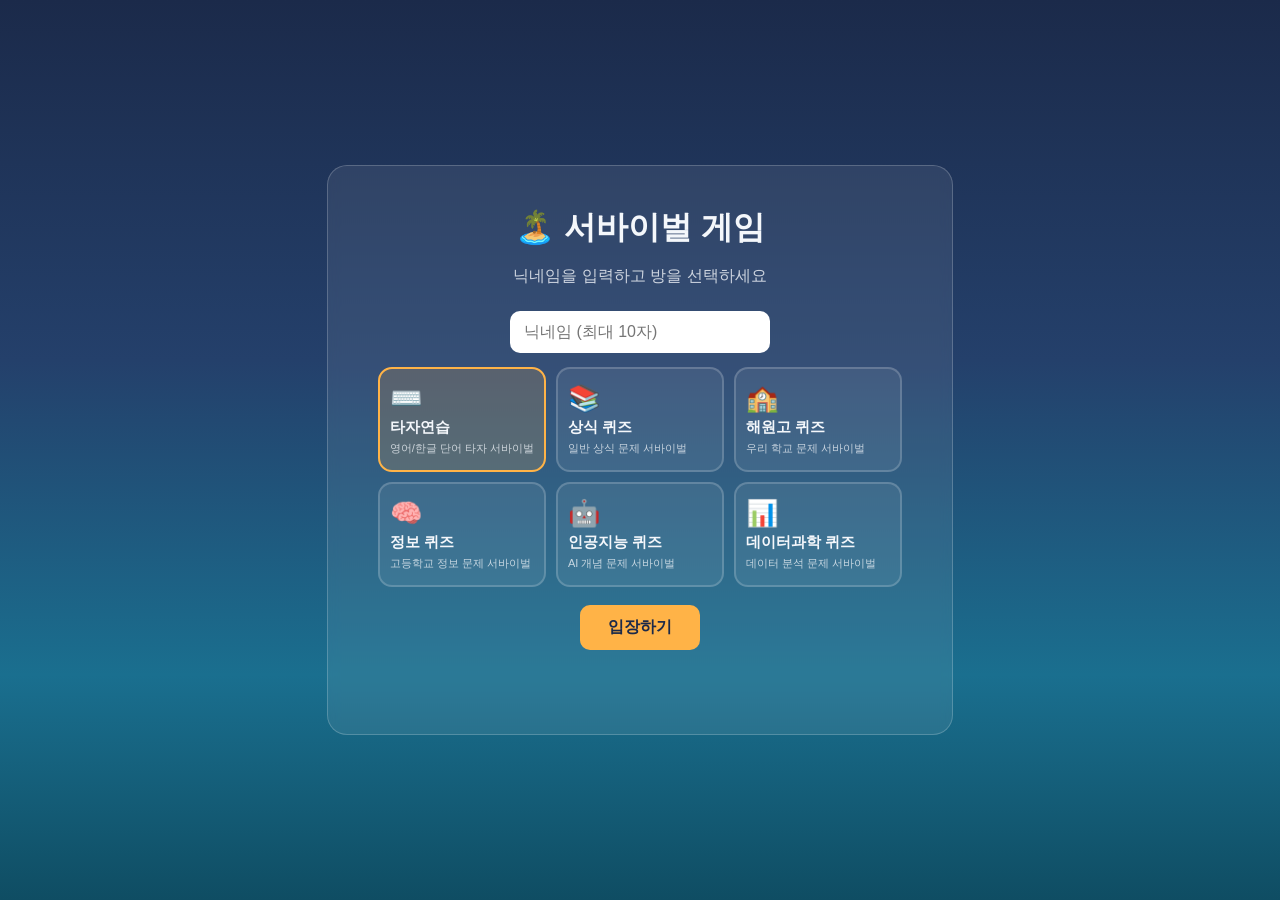
==== venice-typing-game/public/index.html @ e584a578 "Add files via upload" ====
<!DOCTYPE html>
<html lang="ko">
<head>
<meta charset="UTF-8" />
<meta name="viewport" content="width=device-width, initial-scale=1.0" />
<title>타자 서바이벌 - 베네치아</title>
<link rel="stylesheet" href="style.css" />
</head>
<body>

  <!-- 로그인 -->
  <section id="screen-login" class="screen active">
    <div class="login-box">
      <h1>🏝️ 서바이벌 게임</h1>
      <p class="subtitle">닉네임을 입력하고 방을 선택하세요</p>
      <input id="nickname-input" maxlength="10" placeholder="닉네임 (최대 10자)" autocomplete="off" />

      <div class="room-select">
        <button class="room-btn selected" id="room-btn-typing" data-room="typing">
          <span class="room-emoji">⌨️</span>
          <span class="room-name">타자연습</span>
          <span class="room-desc">영어/한글 단어 타자 서바이벌</span>
        </button>
        <button class="room-btn" id="room-btn-common" data-room="common">
          <span class="room-emoji">📚</span>
          <span class="room-name">상식 퀴즈</span>
          <span class="room-desc">일반 상식 문제 서바이벌</span>
        </button>
        <button class="room-btn" id="room-btn-haewon" data-room="haewon">
          <span class="room-emoji">🏫</span>
          <span class="room-name">해원고 퀴즈</span>
          <span class="room-desc">우리 학교 문제 서바이벌</span>
        </button>
        <button class="room-btn" id="room-btn-quiz" data-room="quiz">
          <span class="room-emoji">🧠</span>
          <span class="room-name">정보 퀴즈</span>
          <span class="room-desc">고등학교 정보 문제 서바이벌</span>
        </button>
        <button class="room-btn" id="room-btn-ai" data-room="ai">
          <span class="room-emoji">🤖</span>
          <span class="room-name">인공지능 퀴즈</span>
          <span class="room-desc">AI 개념 문제 서바이벌</span>
        </button>
        <button class="room-btn" id="room-btn-datascience" data-room="datascience">
          <span class="room-emoji">📊</span>
          <span class="room-name">데이터과학 퀴즈</span>
          <span class="room-desc">데이터 분석 문제 서바이벌</span>
        </button>
      </div>

      <button id="btn-join">입장하기</button>
      <p id="login-error" class="error-msg"></p>
    </div>
  </section>

  <!-- 대기실 -->
  <section id="screen-waiting" class="screen">
    <button id="btn-back-to-login" class="back-button">← 처음으로</button>
    <div class="waiting-header">
      <h2><span id="waiting-room-label"></span> 대기실 <span id="waiting-count">(0/35)</span></h2>
      <div id="lang-select" class="lang-select hidden">
        <span class="lang-select-label">단어 언어:</span>
        <button class="lang-btn selected" id="lang-btn-en" data-lang="en">English</button>
        <button class="lang-btn" id="lang-btn-kr" data-lang="kr">한글</button>
      </div>
      <button id="btn-start" class="hidden">게임 시작</button>
      <p id="waiting-hint" class="hint">호스트가 게임을 시작하기를 기다리는 중...</p>
    </div>
    <div id="waiting-grid" class="waiting-grid"></div>
  </section>

  <!-- 게임 화면 -->
  <section id="screen-game" class="screen">
    <button id="btn-ranking-toggle" class="ranking-toggle">🏆 순위</button>
    <div id="stage" class="stage">
      <div id="water-line" class="water-line"></div>
      <div id="players-layer" class="players-layer"></div>
      <div id="countdown-overlay" class="countdown-overlay hidden">
        <div id="countdown-number">3</div>
      </div>
    </div>
    <div class="quiz-panel">
      <div class="quiz-top">
        <span id="round-label">라운드 1</span>
        <span id="alive-label">생존 0명</span>
      </div>
      <div id="timer-bar-wrap"><div id="timer-bar"></div></div>
      <div id="word-display"></div>
      <input id="answer-input" autocomplete="off" placeholder="여기에 정답을 입력하세요" />
      <p id="answer-feedback"></p>
    </div>
  </section>

  <!-- 결과 -->
  <section id="screen-result" class="screen">
    <div class="result-box">
      <p class="result-sub">🏆 최후의 생존자 🏆</p>
      <div id="winner-animal" class="winner-animal"></div>
      <h1 id="winner-name">-</h1>
      <div class="result-ranking-wrap">
        <h3>전체 순위</h3>
        <div id="result-ranking-list" class="ranking-list"></div>
      </div>
      <button id="btn-restart" class="hidden" disabled>다시 시작</button>
      <p id="restart-hint" class="hint">호스트만 재시작할 수 있습니다</p>
    </div>
  </section>

  <!-- 호스트 전용 일시정지 오버레이 -->
  <div id="pause-overlay" class="pause-overlay hidden">
    <div class="pause-box">
      <h2 id="pause-title">⏸️ 일시정지</h2>
      <button id="btn-resume" class="hidden">▶ 다시 재개</button>
      <button id="btn-restart-mid" class="hidden">🔄 재시작</button>
      <p id="pause-nonhost-hint" class="hint hidden">호스트가 게임을 일시정지했습니다</p>
    </div>
  </div>

  <!-- 순위 오버레이 (게임 멈추지 않음, 개인 열람용) -->
  <div id="ranking-overlay" class="pause-overlay hidden">
    <div class="pause-box ranking-box">
      <h2>🏆 전체 순위</h2>
      <div id="ranking-list" class="ranking-list"></div>
      <button id="btn-ranking-close">닫기</button>
    </div>
  </div>

  <!-- 작은 채팅창 (우측 하단, 대기실/게임 공통) -->
  <div id="chat-box" class="chat-box hidden">
    <div class="chat-header">
      <span>💬 채팅</span>
      <button id="chat-toggle">－</button>
    </div>
    <div id="chat-messages" class="chat-messages"></div>
    <div class="chat-input-row">
      <input id="chat-input" maxlength="120" placeholder="메시지 입력..." autocomplete="off" />
      <button id="chat-send">전송</button>
    </div>
  </div>

  <script src="/socket.io/socket.io.js"></script>
  <script src="client.js"></script>
</body>
</html>
---- venice-typing-game/public/style.css ----
* { box-sizing: border-box; }
html, body {
  margin: 0; padding: 0; height: 100%;
  font-family: 'Segoe UI', 'Malgun Gothic', sans-serif;
  background: linear-gradient(180deg, #1b2a4a 0%, #24406b 40%, #1a6f8f 75%, #0f4d63 100%);
  color: #f4f7fb;
  overflow: hidden;
}

.screen { display: none; width: 100%; height: 100vh; align-items: center; justify-content: center; flex-direction: column; }
.screen.active { display: flex; }

/* 로그인 */
.login-box { background: rgba(255,255,255,0.08); border: 1px solid rgba(255,255,255,0.2); border-radius: 20px; padding: 40px 50px; text-align: center; backdrop-filter: blur(6px); max-width: 720px; }
.login-box h1 { margin: 0 0 6px; font-size: 32px; }
.subtitle { opacity: 0.8; margin-bottom: 24px; }
#nickname-input { width: 260px; padding: 12px 14px; border-radius: 10px; border: none; font-size: 16px; margin-bottom: 14px; outline: none; }

.room-select { display: grid; grid-template-columns: repeat(3, 1fr); gap: 10px; margin-bottom: 18px; }
@media (max-width: 560px) {
  .room-select { grid-template-columns: repeat(2, 1fr); }
}
.room-btn {
  flex: 1; min-width: 130px; background: rgba(255,255,255,0.07); border: 2px solid rgba(255,255,255,0.18);
  border-radius: 14px; padding: 14px 10px; cursor: pointer; color: #f4f7fb; text-align: center;
  display: flex; flex-direction: column; gap: 4px; transition: all 0.15s ease;
}
.room-btn:hover { background: rgba(255,255,255,0.13); }
.room-btn.selected { border-color: #ffb347; background: rgba(255,179,71,0.18); }
.room-btn .room-emoji { font-size: 26px; }
.room-btn .room-name { font-weight: 700; font-size: 15px; }
.room-btn .room-desc { font-size: 11px; opacity: 0.75; }
#btn-join, #btn-start, #btn-restart { padding: 12px 28px; border-radius: 10px; border: none; background: #ffb347; color: #1b2a4a; font-weight: 700; font-size: 16px; cursor: pointer; transition: transform 0.15s ease, opacity 0.15s ease; }
#btn-join:hover, #btn-start:hover:not(:disabled), #btn-restart:hover:not(:disabled) { transform: translateY(-2px); }
.error-msg { color: #ff8080; min-height: 20px; margin-top: 10px; font-size: 14px; }

/* 대기실 */
#screen-waiting { align-items: center; }
.waiting-header { text-align: center; margin-bottom: 10px; }
.waiting-header h2 { margin: 6px 0; }
.hidden { display: none !important; }
.hint { opacity: 0.7; font-size: 13px; }
.lang-select { display: flex; align-items: center; gap: 8px; justify-content: center; margin: 8px 0 4px; font-size: 13px; }
.lang-select-label { opacity: 0.75; }
.lang-btn { background: rgba(255,255,255,0.1); color: #f4f7fb; border: 1px solid rgba(255,255,255,0.2); border-radius: 8px; padding: 6px 14px; font-size: 13px; cursor: pointer; }
.lang-btn.selected { background: #ffb347; color: #1b2a4a; font-weight: 700; border-color: #ffb347; }
.lang-btn:disabled { cursor: default; opacity: 0.85; }
.waiting-grid { width: 90%; max-width: 1400px; display: grid; grid-template-columns: repeat(auto-fill, minmax(100px, 1fr)); gap: 12px; max-height: 70vh; overflow-y: auto; padding: 10px; }
.waiting-card { background: rgba(255,255,255,0.1); border-radius: 12px; padding: 10px 4px; text-align: center; border: 1px solid rgba(255,255,255,0.15); }
.waiting-card .emoji { font-size: 30px; }
.waiting-card .name { font-size: 12px; margin-top: 4px; word-break: break-all; }
.waiting-card .host-badge { font-size: 10px; color: #ffb347; font-weight: 700; margin-top: 2px; }

/* 게임 화면 */
#screen-game { flex-direction: column; padding: 10px 0 0; position: relative; }
.ranking-toggle { position: fixed; top: 12px; left: 14px; z-index: 30; background: rgba(255,255,255,0.12); color: #f4f7fb; border: 1px solid rgba(255,255,255,0.25); border-radius: 10px; padding: 8px 14px; font-size: 13px; cursor: pointer; }
.ranking-toggle:hover { background: rgba(255,255,255,0.22); }
.back-button { position: fixed; top: 12px; left: 14px; z-index: 30; background: rgba(255,255,255,0.12); color: #f4f7fb; border: 1px solid rgba(255,255,255,0.25); border-radius: 10px; padding: 8px 14px; font-size: 13px; cursor: pointer; }
.back-button:hover { background: rgba(255,255,255,0.22); }
.stage { position: relative; width: 96%; max-width: 1700px; height: 62vh; margin: 0 auto; background: linear-gradient(180deg, #cfe8ff10 0%, #0f4d6350 100%); border-radius: 16px; overflow: hidden; border: 1px solid rgba(255,255,255,0.15); }
.water-line { position: absolute; left: 0; right: 0; bottom: 0; height: 22%; background: linear-gradient(180deg, #1a7fa8 0%, #0a3f57 100%); border-top: 3px solid #6fd0ff; }
.players-layer { position: absolute; inset: 0; }
.player-token { position: absolute; width: 60px; text-align: center; transition: top 0.7s cubic-bezier(.4,1.4,.6,1), opacity 0.6s ease, transform 0.6s ease; transform: translate(-50%, 0); }
.player-token .emoji { font-size: 28px; filter: drop-shadow(0 2px 2px rgba(0,0,0,0.4)); }
.player-token .name { font-size: 10px; background: rgba(0,0,0,0.35); border-radius: 6px; padding: 1px 4px; margin-top: 2px; display: inline-block; max-width: 60px; overflow: hidden; text-overflow: ellipsis; white-space: nowrap; }
.player-token.me .name { background: #ffb347; color: #1b2a4a; font-weight: 700; }
.player-token.wrong-flash .emoji { animation: shake 0.4s; }
.player-token.correct-flash .emoji { animation: pop 0.4s; }
.player-token.eliminated { opacity: 0.25; transform: translate(-50%, 20px) scale(0.8); }
.player-token.first-bonus .emoji { animation: bonusGlow 0.7s ease; }
@keyframes bonusGlow {
  0% { filter: drop-shadow(0 2px 2px rgba(0,0,0,0.4)); transform: scale(1); }
  40% { filter: drop-shadow(0 0 14px #ffd27a); transform: scale(1.5); }
  100% { filter: drop-shadow(0 2px 2px rgba(0,0,0,0.4)); transform: scale(1); }
}
@keyframes shake { 0%,100% { transform: translateX(0); } 25% { transform: translateX(-6px); } 75% { transform: translateX(6px); } }
@keyframes pop { 0% { transform: scale(1); } 50% { transform: scale(1.4); } 100% { transform: scale(1); } }

/* 카운트다운 */
.countdown-overlay { position: absolute; inset: 0; display:flex; align-items:center; justify-content:center; background: rgba(0,0,0,0.4); z-index: 50; }
.countdown-overlay.hidden { display: none; }
#countdown-number { font-size: 120px; font-weight: 900; color: #ffd27a; text-shadow: 0 4px 14px rgba(0,0,0,0.55); }
#countdown-number.pop { animation: countdownPop 0.7s ease; }
@keyframes countdownPop { 0% { transform: scale(0.4); opacity:0; } 30% { transform: scale(1.15); opacity:1; } 100% { transform: scale(1); opacity:1; } }

.quiz-panel { width: 96%; max-width: 900px; margin: 14px auto 0; background: rgba(255,255,255,0.08); border-radius: 16px; padding: 16px 28px 22px; text-align: center; border: 1px solid rgba(255,255,255,0.15); }
.quiz-top { display: flex; justify-content: space-between; font-size: 14px; opacity: 0.85; margin-bottom: 6px; }
#timer-bar-wrap { width: 100%; height: 8px; background: rgba(255,255,255,0.15); border-radius: 6px; overflow: hidden; margin-bottom: 14px; }
#timer-bar { height: 100%; width: 100%; background: #ffb347; transition: width 0.15s linear, background 0.3s; }
#word-display { font-size: 40px; font-weight: 800; letter-spacing: 2px; margin-bottom: 14px; min-height: 50px; line-height: 1.3; word-break: keep-all; }
#word-display.quiz-mode { font-size: 26px; letter-spacing: 0; font-weight: 700; }
#answer-input { width: 90%; max-width: 400px; padding: 12px 14px; border-radius: 10px; border: none; font-size: 18px; text-align: center; outline: none; }
#answer-feedback { min-height: 20px; margin-top: 8px; font-size: 14px; }
#answer-feedback.correct { color: #7CFC8A; }
#answer-feedback.wrong { color: #ff8080; }

/* 결과 */
.result-box { text-align: center; max-height: 92vh; overflow-y: auto; padding: 0 12px; }
.result-sub { font-size: 20px; opacity: 0.85; margin-bottom: 8px; }
.winner-animal { font-size: 90px; margin-bottom: 6px; }
#winner-name { font-size: 56px; margin: 0 0 24px; color: #ffd27a; }
#btn-restart:disabled { opacity: 0.4; cursor: not-allowed; }
.result-ranking-wrap { margin: 6px 0 20px; }
.result-ranking-wrap h3 { font-size: 15px; opacity: 0.8; margin-bottom: 8px; }

/* 일시정지 / 순위 오버레이 */
.pause-overlay { position: fixed; inset: 0; background: rgba(0,0,0,0.65); display:flex; align-items:center; justify-content:center; z-index: 999; }
.pause-overlay.hidden { display: none; }
.pause-box { background: rgba(255,255,255,0.1); border: 1px solid rgba(255,255,255,0.25); border-radius: 18px; padding: 34px 46px; text-align: center; backdrop-filter: blur(8px); }
.pause-box h2 { margin: 0 0 18px; font-size: 26px; }
.pause-box button { display: block; width: 220px; margin: 10px auto 0; padding: 13px; border-radius: 10px; border: none; font-size: 16px; font-weight: 700; cursor: pointer; transition: transform 0.15s ease; }
.pause-box button:hover { transform: translateY(-2px); }
#btn-resume { background: #7CFC8A; color: #123018; }
#btn-restart-mid { background: #ff8080; color: #3a0d0d; }

.ranking-box { max-width: 420px; }
.ranking-list { max-height: 46vh; overflow-y: auto; width: 320px; max-width: 80vw; margin: 0 auto; text-align: left; padding-right: 4px; }
.ranking-row { display: flex; align-items: center; gap: 8px; padding: 7px 10px; border-radius: 8px; margin-bottom: 5px; background: rgba(255,255,255,0.07); font-size: 14px; }
.ranking-row .rank-num { width: 26px; font-weight: 800; text-align: center; flex-shrink: 0; }
.ranking-row .rank-emoji { font-size: 20px; flex-shrink: 0; }
.ranking-row .rank-name { flex: 1; overflow: hidden; text-overflow: ellipsis; white-space: nowrap; }
.ranking-row .rank-correct { font-size: 11px; color: #7CFC8A; flex-shrink: 0; }
.ranking-row .rank-status { font-size: 11px; opacity: 0.75; flex-shrink: 0; }
.ranking-row.me { border: 1px solid #ffb347; }
.ranking-row.rank-1 { background: rgba(255,210,122,0.28); }

/* 1920x1080 등 넓은 화면 최적화 */
/* 채팅창 (우측 하단, 작게) */
.chat-box {
  position: fixed; right: 14px; bottom: 14px; width: 260px; z-index: 200;
  background: rgba(20,30,50,0.85); border: 1px solid rgba(255,255,255,0.2); border-radius: 12px;
  backdrop-filter: blur(6px); display: flex; flex-direction: column; overflow: hidden;
  box-shadow: 0 4px 18px rgba(0,0,0,0.35);
}
.chat-box.hidden { display: none !important; }
.chat-header {
  display: flex; justify-content: space-between; align-items: center; padding: 8px 12px;
  background: rgba(255,255,255,0.08); font-size: 13px; font-weight: 700; cursor: pointer;
}
.chat-header button { background: none; border: none; color: #f4f7fb; font-size: 14px; cursor: pointer; padding: 0 4px; }
.chat-messages { height: 160px; overflow-y: auto; padding: 8px 10px; font-size: 12px; display: flex; flex-direction: column; gap: 4px; }
.chat-messages.collapsed { display: none; }
.chat-input-row.collapsed { display: none; }
.chat-msg { line-height: 1.4; word-break: break-word; }
.chat-msg .chat-name { font-weight: 700; color: #ffb347; margin-right: 4px; }
.chat-msg.me .chat-name { color: #7CFC8A; }
.chat-input-row { display: flex; gap: 6px; padding: 8px; border-top: 1px solid rgba(255,255,255,0.12); }
#chat-input { flex: 1; min-width: 0; padding: 7px 9px; border-radius: 8px; border: none; font-size: 12px; outline: none; }
#chat-send { background: #ffb347; color: #1b2a4a; border: none; border-radius: 8px; padding: 7px 10px; font-size: 12px; font-weight: 700; cursor: pointer; }

@media (min-width: 1600px) {
  .stage { max-width: 1800px; height: 64vh; }
  .quiz-panel { max-width: 960px; }
  .waiting-grid { max-width: 1600px; }
  .login-box { padding: 48px 64px; }
  #word-display { font-size: 46px; }
  #word-display.quiz-mode { font-size: 30px; }
  #answer-input { font-size: 20px; padding: 14px 16px; }
  .player-token { width: 76px; }
  .player-token .emoji { font-size: 34px; }
  .player-token .name { font-size: 11px; max-width: 76px; padding: 2px 5px; }
  .winner-animal { font-size: 110px; }
  #winner-name { font-size: 60px; }
}
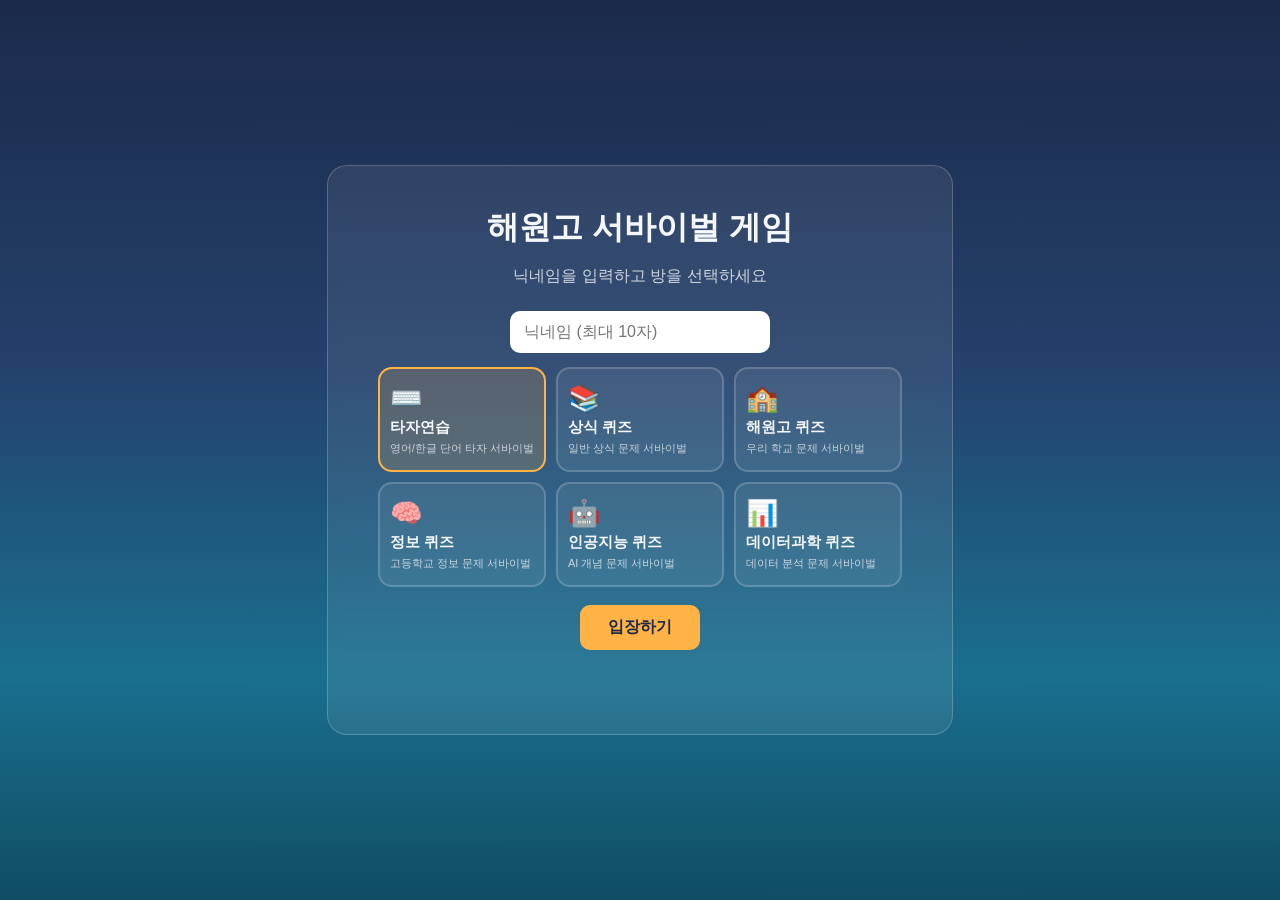
==== commit 8f8f85a7: "Update game title in login section" ====
--- a/venice-typing-game/public/index.html
+++ b/venice-typing-game/public/index.html
@@ -11,7 +11,7 @@
   <!-- 로그인 -->
   <section id="screen-login" class="screen active">
     <div class="login-box">
-      <h1>🏝️ 서바이벌 게임</h1>
+      <h1> 해원고 서바이벌 게임</h1>
       <p class="subtitle">닉네임을 입력하고 방을 선택하세요</p>
       <input id="nickname-input" maxlength="10" placeholder="닉네임 (최대 10자)" autocomplete="off" />
 
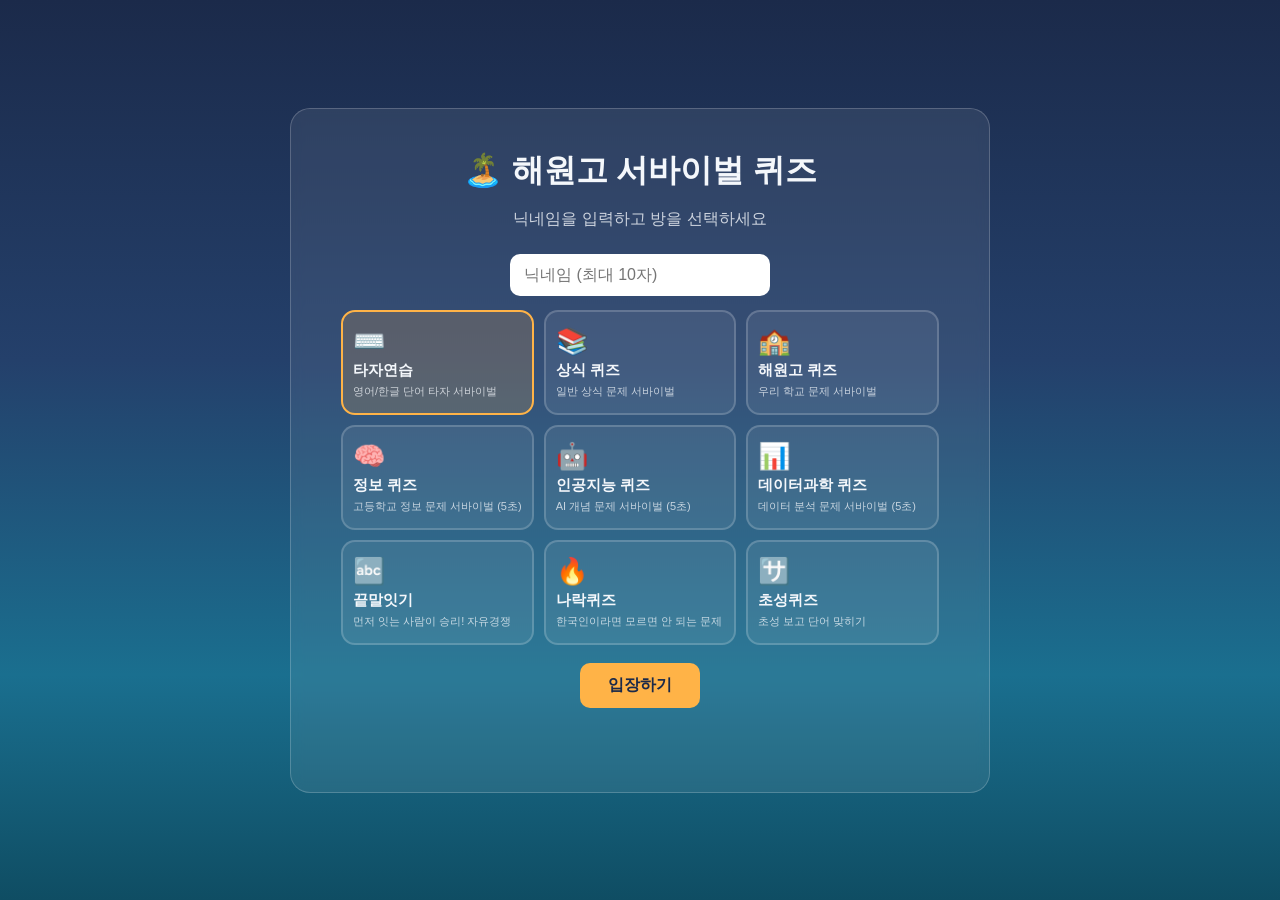
==== commit b3384796: "Add files via upload" ====
--- a/venice-typing-game/public/index.html
+++ b/venice-typing-game/public/index.html
@@ -3,7 +3,7 @@
 <head>
 <meta charset="UTF-8" />
 <meta name="viewport" content="width=device-width, initial-scale=1.0" />
-<title>타자 서바이벌 - 베네치아</title>
+<title>해원고 서바이벌 퀴즈</title>
 <link rel="stylesheet" href="style.css" />
 </head>
 <body>
@@ -11,7 +11,7 @@
   <!-- 로그인 -->
   <section id="screen-login" class="screen active">
     <div class="login-box">
-      <h1> 해원고 서바이벌 게임</h1>
+      <h1>🏝️ 해원고 서바이벌 퀴즈</h1>
       <p class="subtitle">닉네임을 입력하고 방을 선택하세요</p>
       <input id="nickname-input" maxlength="10" placeholder="닉네임 (최대 10자)" autocomplete="off" />
 
@@ -34,19 +34,35 @@
         <button class="room-btn" id="room-btn-quiz" data-room="quiz">
           <span class="room-emoji">🧠</span>
           <span class="room-name">정보 퀴즈</span>
-          <span class="room-desc">고등학교 정보 문제 서바이벌</span>
+          <span class="room-desc">고등학교 정보 문제 서바이벌 (5초)</span>
         </button>
         <button class="room-btn" id="room-btn-ai" data-room="ai">
           <span class="room-emoji">🤖</span>
           <span class="room-name">인공지능 퀴즈</span>
-          <span class="room-desc">AI 개념 문제 서바이벌</span>
+          <span class="room-desc">AI 개념 문제 서바이벌 (5초)</span>
         </button>
         <button class="room-btn" id="room-btn-datascience" data-room="datascience">
           <span class="room-emoji">📊</span>
           <span class="room-name">데이터과학 퀴즈</span>
-          <span class="room-desc">데이터 분석 문제 서바이벌</span>
+          <span class="room-desc">데이터 분석 문제 서바이벌 (5초)</span>
+        </button>
+        <button class="room-btn" id="room-btn-wordchain" data-room="wordchain">
+          <span class="room-emoji">🔤</span>
+          <span class="room-name">끝말잇기</span>
+          <span class="room-desc">먼저 잇는 사람이 승리! 자유경쟁</span>
+        </button>
+        <button class="room-btn" id="room-btn-narak" data-room="narak">
+          <span class="room-emoji">🔥</span>
+          <span class="room-name">나락퀴즈</span>
+          <span class="room-desc">한국인이라면 모르면 안 되는 문제</span>
+        </button>
+        <button class="room-btn" id="room-btn-chosung" data-room="chosung">
+          <span class="room-emoji">🈂️</span>
+          <span class="room-name">초성퀴즈</span>
+          <span class="room-desc">초성 보고 단어 맞히기</span>
         </button>
       </div>
+
 
       <button id="btn-join">입장하기</button>
       <p id="login-error" class="error-msg"></p>
@@ -72,6 +88,7 @@
   <!-- 게임 화면 -->
   <section id="screen-game" class="screen">
     <button id="btn-ranking-toggle" class="ranking-toggle">🏆 순위</button>
+    <button id="btn-give-up" class="give-up-btn">🚪 나가기</button>
     <div id="stage" class="stage">
       <div id="water-line" class="water-line"></div>
       <div id="players-layer" class="players-layer"></div>
@@ -86,6 +103,7 @@
       </div>
       <div id="timer-bar-wrap"><div id="timer-bar"></div></div>
       <div id="word-display"></div>
+      <p id="chain-hint" class="chain-hint hidden"></p>
       <input id="answer-input" autocomplete="off" placeholder="여기에 정답을 입력하세요" />
       <p id="answer-feedback"></p>
     </div>
--- a/venice-typing-game/public/style.css
+++ b/venice-typing-game/public/style.css
@@ -55,6 +55,8 @@
 #screen-game { flex-direction: column; padding: 10px 0 0; position: relative; }
 .ranking-toggle { position: fixed; top: 12px; left: 14px; z-index: 30; background: rgba(255,255,255,0.12); color: #f4f7fb; border: 1px solid rgba(255,255,255,0.25); border-radius: 10px; padding: 8px 14px; font-size: 13px; cursor: pointer; }
 .ranking-toggle:hover { background: rgba(255,255,255,0.22); }
+.give-up-btn { position: fixed; top: 12px; right: 14px; z-index: 30; background: rgba(255,128,128,0.18); color: #f4f7fb; border: 1px solid rgba(255,128,128,0.4); border-radius: 10px; padding: 8px 14px; font-size: 13px; cursor: pointer; }
+.give-up-btn:hover { background: rgba(255,128,128,0.32); }
 .back-button { position: fixed; top: 12px; left: 14px; z-index: 30; background: rgba(255,255,255,0.12); color: #f4f7fb; border: 1px solid rgba(255,255,255,0.25); border-radius: 10px; padding: 8px 14px; font-size: 13px; cursor: pointer; }
 .back-button:hover { background: rgba(255,255,255,0.22); }
 .stage { position: relative; width: 96%; max-width: 1700px; height: 62vh; margin: 0 auto; background: linear-gradient(180deg, #cfe8ff10 0%, #0f4d6350 100%); border-radius: 16px; overflow: hidden; border: 1px solid rgba(255,255,255,0.15); }
@@ -89,6 +91,8 @@
 #timer-bar { height: 100%; width: 100%; background: #ffb347; transition: width 0.15s linear, background 0.3s; }
 #word-display { font-size: 40px; font-weight: 800; letter-spacing: 2px; margin-bottom: 14px; min-height: 50px; line-height: 1.3; word-break: keep-all; }
 #word-display.quiz-mode { font-size: 26px; letter-spacing: 0; font-weight: 700; }
+.chain-hint { font-size: 14px; opacity: 0.8; margin: -6px 0 10px; }
+.chain-hint b { color: #ffd27a; font-size: 18px; }
 #answer-input { width: 90%; max-width: 400px; padding: 12px 14px; border-radius: 10px; border: none; font-size: 18px; text-align: center; outline: none; }
 #answer-feedback { min-height: 20px; margin-top: 8px; font-size: 14px; }
 #answer-feedback.correct { color: #7CFC8A; }
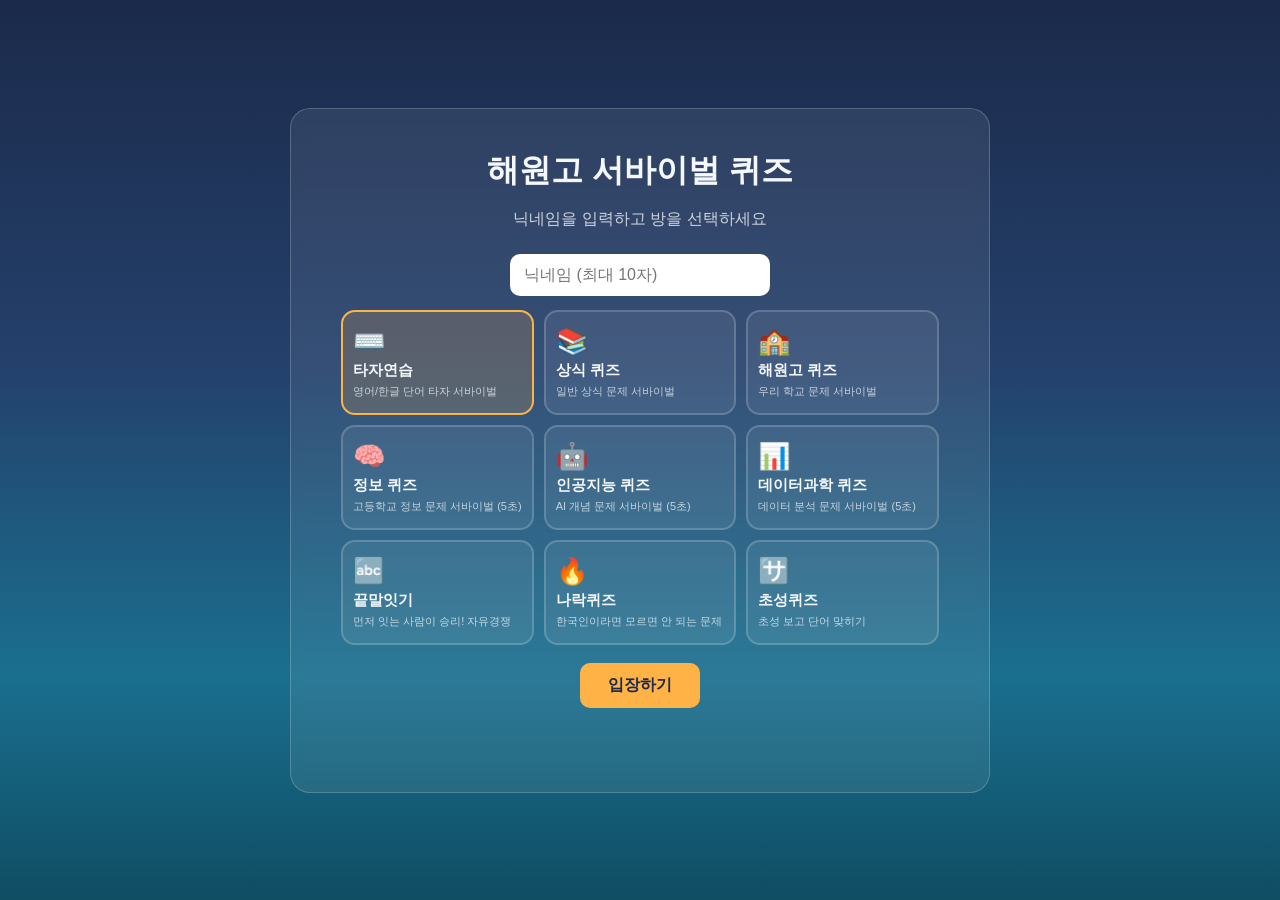
==== commit e40316f7: "Update index.html" ====
--- a/venice-typing-game/public/index.html
+++ b/venice-typing-game/public/index.html
@@ -11,7 +11,7 @@
   <!-- 로그인 -->
   <section id="screen-login" class="screen active">
     <div class="login-box">
-      <h1>🏝️ 해원고 서바이벌 퀴즈</h1>
+      <h1>해원고 서바이벌 퀴즈</h1>
       <p class="subtitle">닉네임을 입력하고 방을 선택하세요</p>
       <input id="nickname-input" maxlength="10" placeholder="닉네임 (최대 10자)" autocomplete="off" />
 
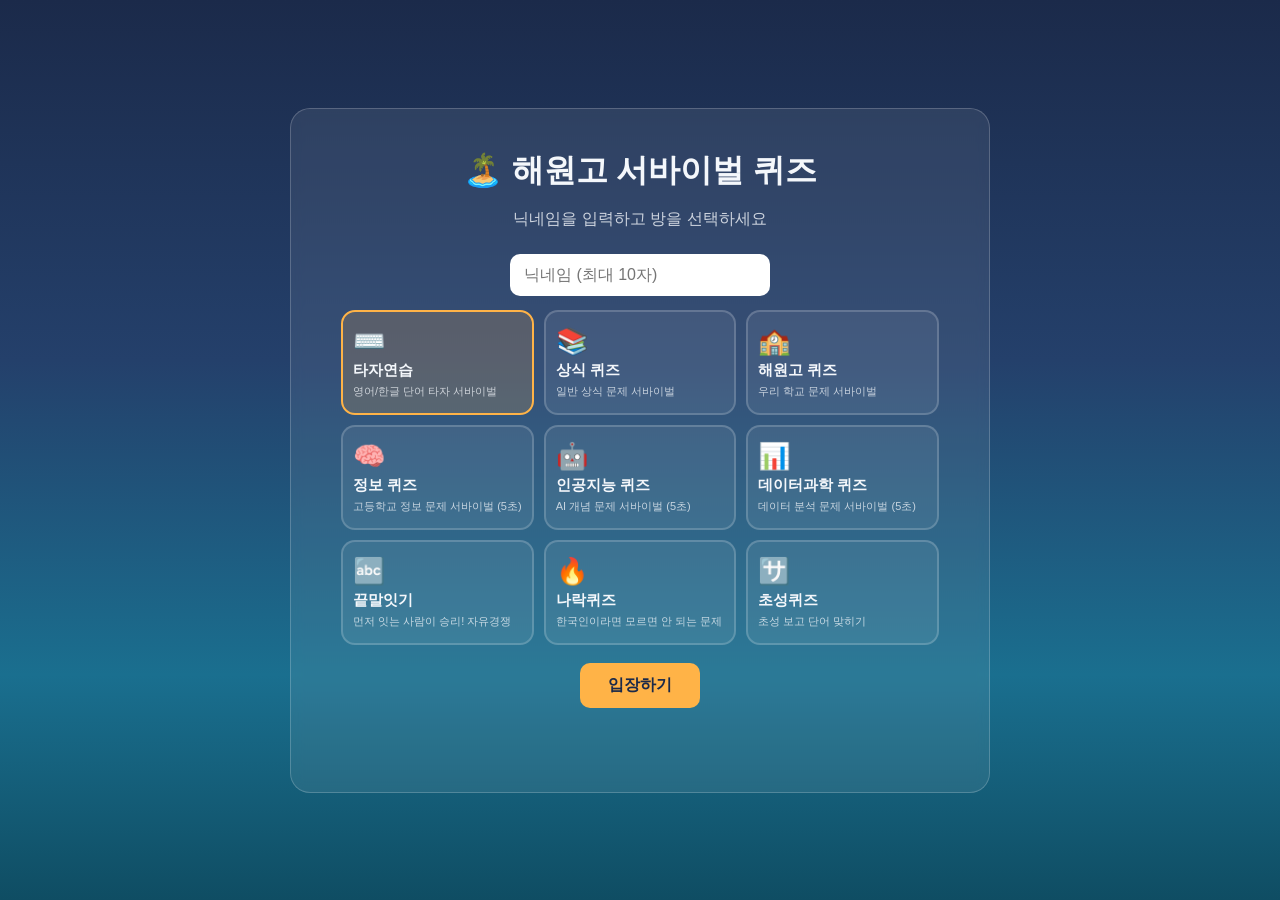
==== commit d20fb86a: "Add files via upload" ====
--- a/venice-typing-game/public/index.html
+++ b/venice-typing-game/public/index.html
@@ -11,7 +11,7 @@
   <!-- 로그인 -->
   <section id="screen-login" class="screen active">
     <div class="login-box">
-      <h1>해원고 서바이벌 퀴즈</h1>
+      <h1>🏝️ 해원고 서바이벌 퀴즈</h1>
       <p class="subtitle">닉네임을 입력하고 방을 선택하세요</p>
       <input id="nickname-input" maxlength="10" placeholder="닉네임 (최대 10자)" autocomplete="off" />
 
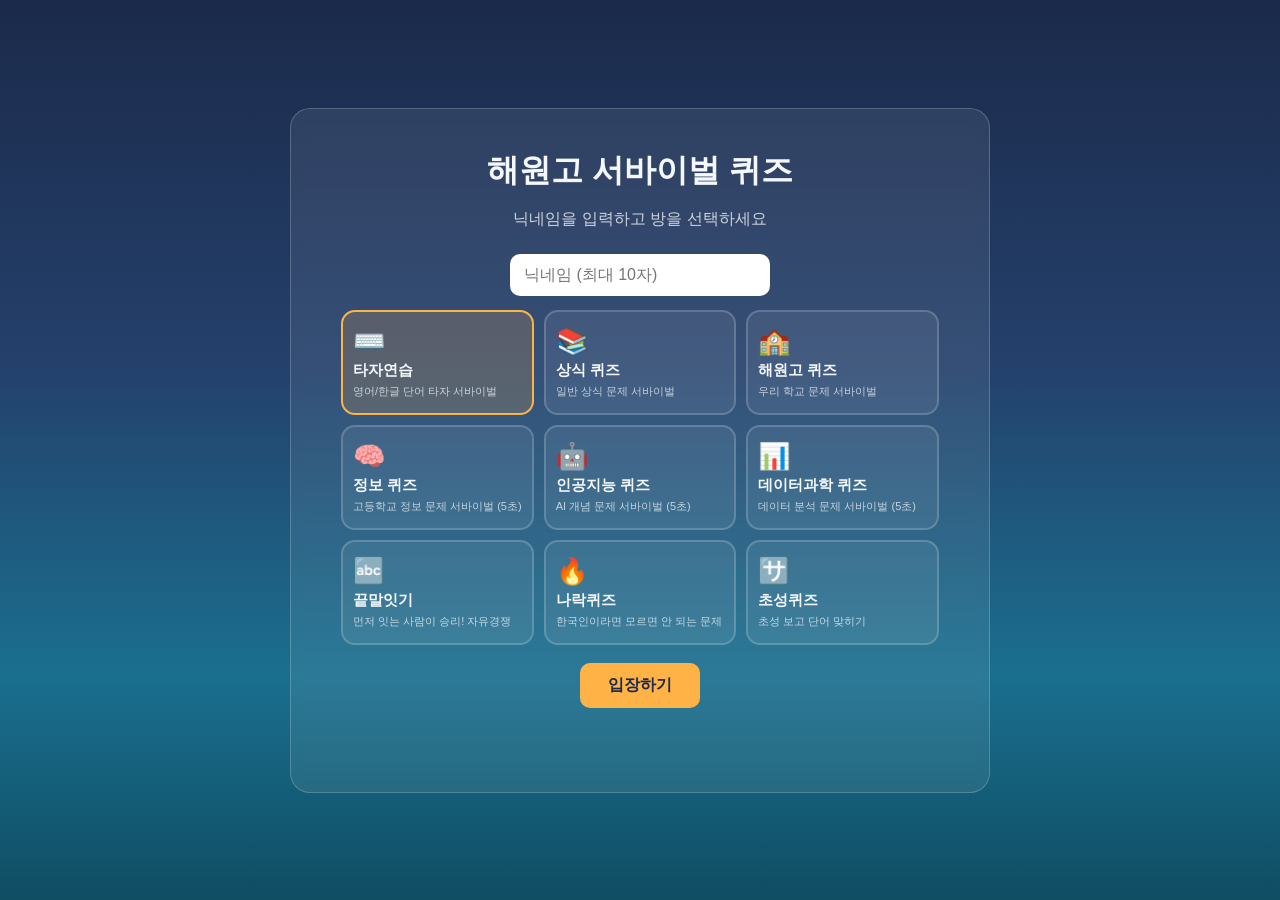
==== commit 4ed4a8d7: "Update index.html" ====
--- a/venice-typing-game/public/index.html
+++ b/venice-typing-game/public/index.html
@@ -11,7 +11,7 @@
   <!-- 로그인 -->
   <section id="screen-login" class="screen active">
     <div class="login-box">
-      <h1>🏝️ 해원고 서바이벌 퀴즈</h1>
+      <h1>해원고 서바이벌 퀴즈</h1>
       <p class="subtitle">닉네임을 입력하고 방을 선택하세요</p>
       <input id="nickname-input" maxlength="10" placeholder="닉네임 (최대 10자)" autocomplete="off" />
 
@@ -121,6 +121,7 @@
       </div>
       <button id="btn-restart" class="hidden" disabled>다시 시작</button>
       <p id="restart-hint" class="hint">호스트만 재시작할 수 있습니다</p>
+      <button id="btn-result-to-waiting" class="back-to-waiting-btn">🏠 대기실로 나가기</button>
     </div>
   </section>
 
--- a/venice-typing-game/public/style.css
+++ b/venice-typing-game/public/style.css
@@ -104,6 +104,8 @@
 .winner-animal { font-size: 90px; margin-bottom: 6px; }
 #winner-name { font-size: 56px; margin: 0 0 24px; color: #ffd27a; }
 #btn-restart:disabled { opacity: 0.4; cursor: not-allowed; }
+.back-to-waiting-btn { display: block; margin: 14px auto 0; padding: 10px 22px; border-radius: 10px; border: 1px solid rgba(255,255,255,0.25); background: rgba(255,255,255,0.1); color: #f4f7fb; font-size: 14px; cursor: pointer; }
+.back-to-waiting-btn:hover { background: rgba(255,255,255,0.2); }
 .result-ranking-wrap { margin: 6px 0 20px; }
 .result-ranking-wrap h3 { font-size: 15px; opacity: 0.8; margin-bottom: 8px; }
 
